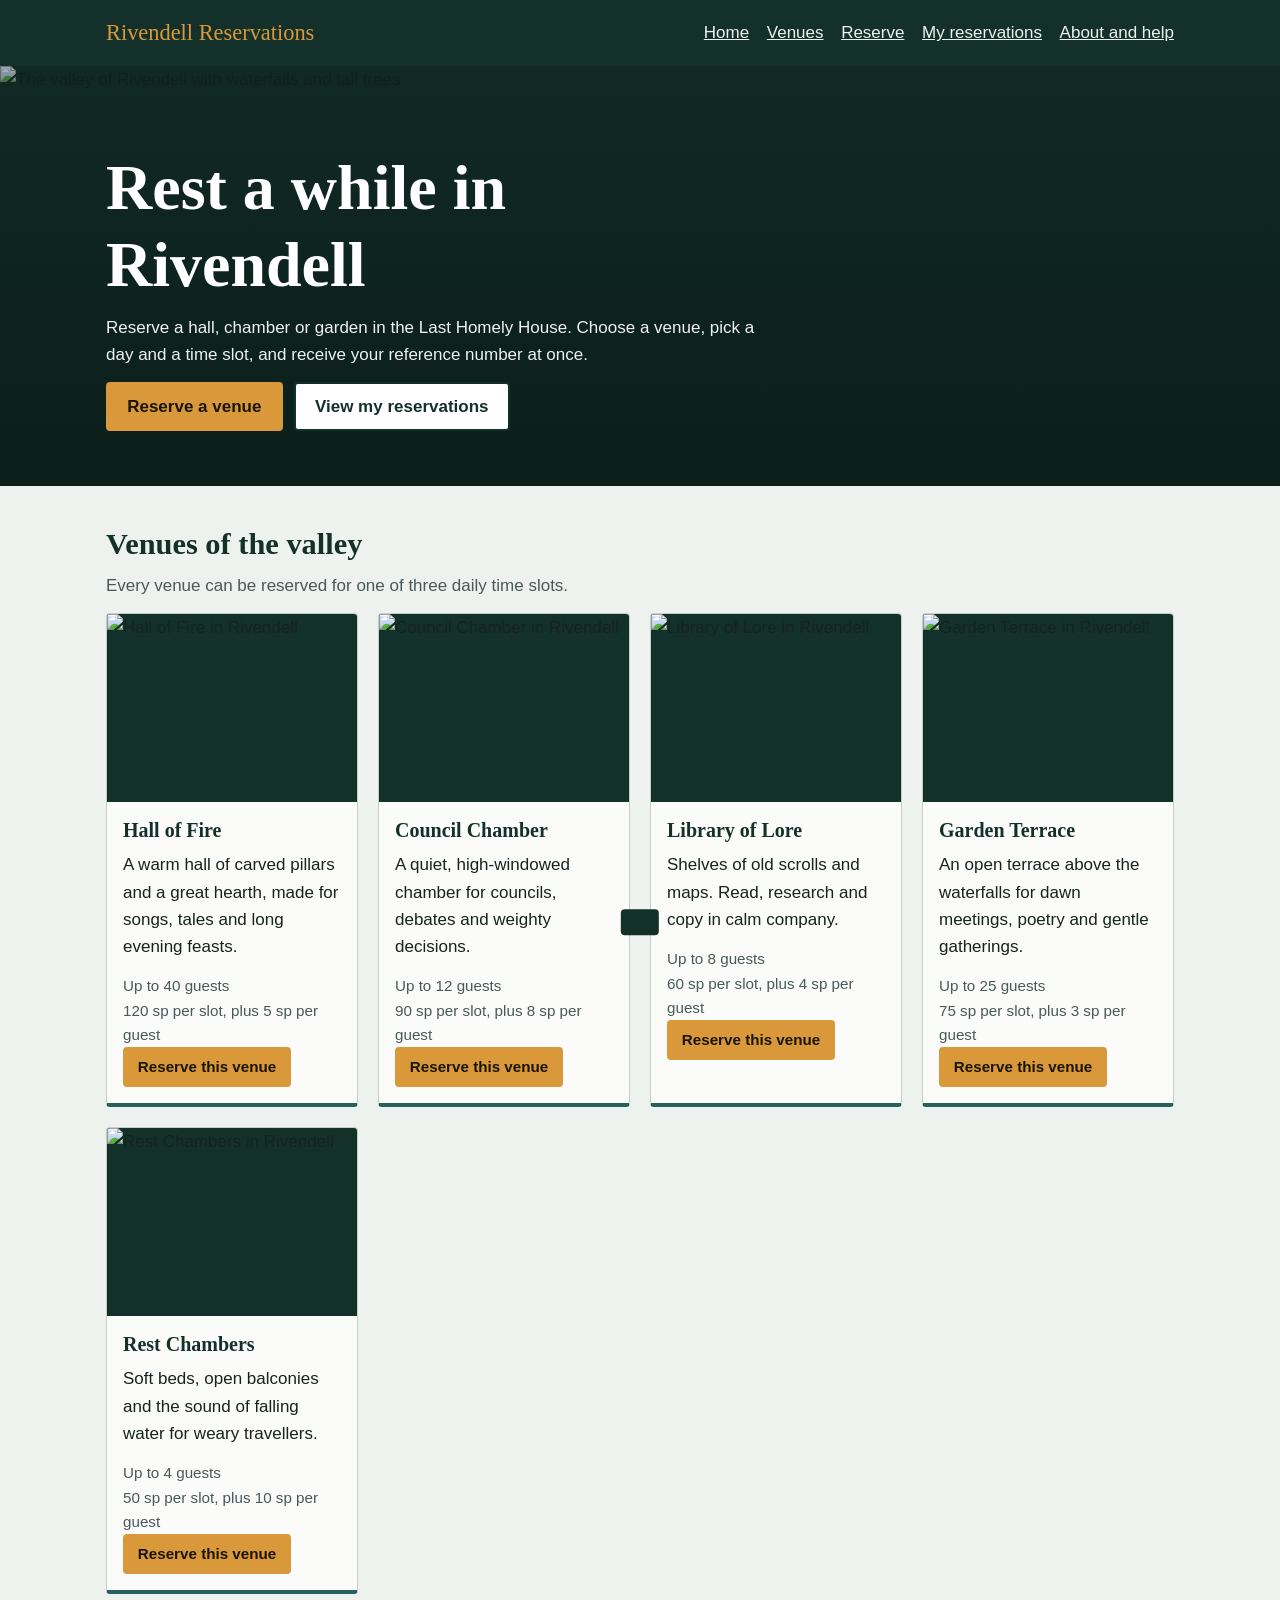
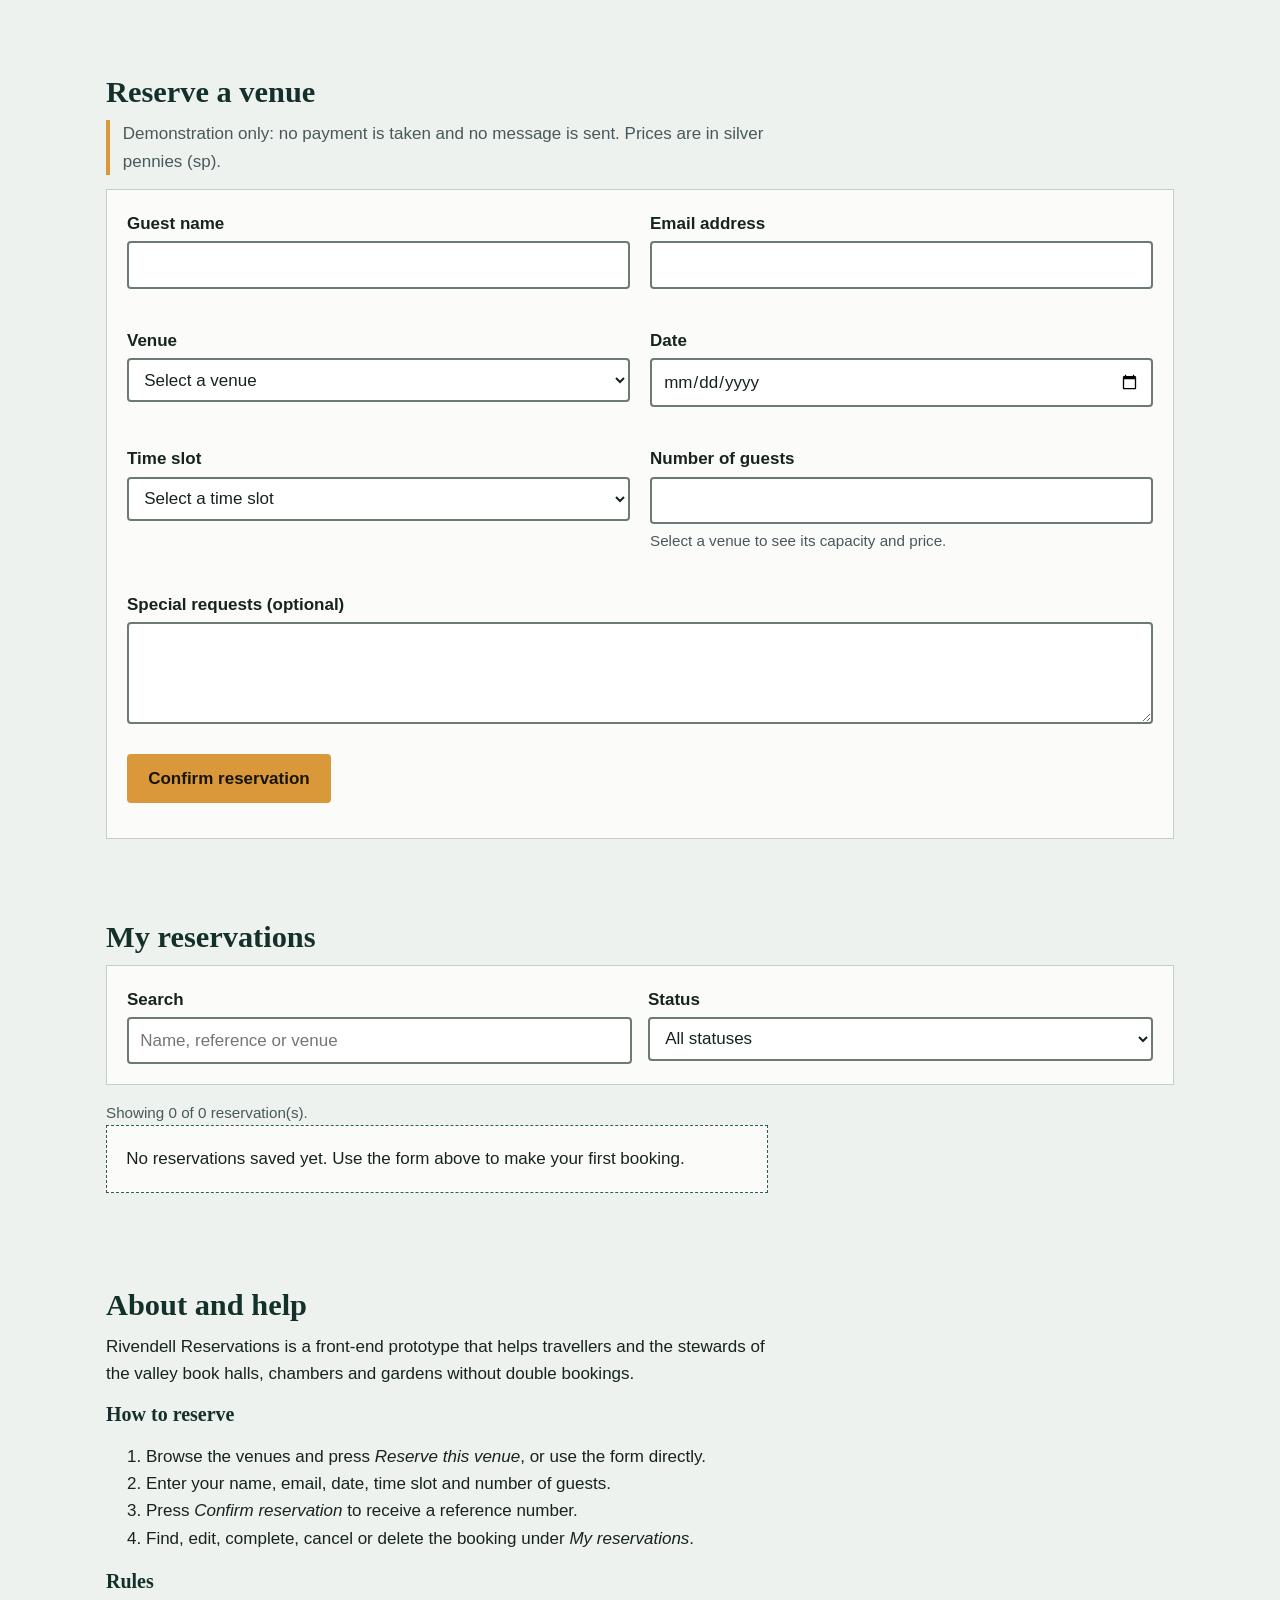
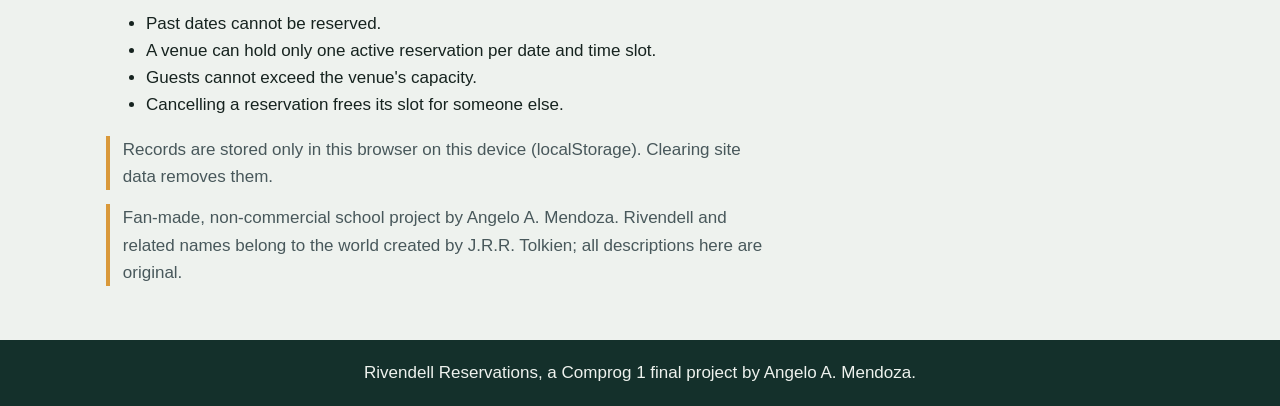
==== index.html @ f707687b "Update index.html" ====
<!DOCTYPE html>
<html lang="en">
<head>
  <meta charset="UTF-8">
  <meta name="viewport" content="width=device-width, initial-scale=1">
  <meta name="author" content="Angelo A. Mendoza">
  <meta name="description" content="Reserve halls, chambers and gardens in Rivendell. A fan-made front-end booking prototype.">
  <title>Rivendell Reservations</title>
  <link rel="stylesheet" href="style.css">
</head>
<body>
  <a class="skip" href="#main">Skip to main content</a>

  <header class="site-header">
    <div class="bar">
      <a class="brand" href="#home">Rivendell Reservations</a>
      <nav aria-label="Main navigation">
        <ul>
          <li><a href="#home">Home</a></li>
          <li><a href="#venues">Venues</a></li>
          <li><a href="#book">Reserve</a></li>
          <li><a href="#records">My reservations</a></li>
          <li><a href="#about">About and help</a></li>
        </ul>   
      </nav>
    </div>
  </header>

  <main id="main">
    <section id="home" class="hero" aria-labelledby="home-title">
      <img src="E:\FINAL PROJECT\Images\GREEN.jpg" alt="The valley of Rivendell with waterfalls and tall trees" width="1600" height="700">
      <div class="hero-text">
        <h1 id="home-title">Rest a while in Rivendell</h1>
        <p>Reserve a hall, chamber or garden in the Last Homely House. Choose a venue, pick a day and a time slot, and receive your reference number at once.</p>
        <p class="hero-actions">
          <a class="btn" href="#book">Reserve a venue</a>
          <a class="btn alt" href="#records">View my reservations</a>
        </p>
      </div>
    </section>

    <section id="venues" class="wrap" aria-labelledby="venues-title">
      <h2 id="venues-title">Venues of the valley</h2>
      <p class="lead">Every venue can be reserved for one of three daily time slots.</p>
      <div id="venue-grid" class="grid"></div>
    </section>

    <section id="book" class="wrap" aria-labelledby="form-title">
      <h2 id="form-title">Reserve a venue</h2>
      <p class="note">Demonstration only: no payment is taken and no message is sent. Prices are in silver pennies (sp).</p>

      <form id="booking-form" novalidate>
        <input type="hidden" id="edit-ref">

        <div class="form-grid">
          <div class="field">
            <label for="name">Guest name</label>
            <input type="text" id="name" autocomplete="name" aria-describedby="err-name" required>
            <p class="error" id="err-name"></p>
          </div>

          <div class="field">
            <label for="email">Email address</label>
            <input type="email" id="email" autocomplete="email" aria-describedby="err-email" required>
            <p class="error" id="err-email"></p>
          </div>

          <div class="field">
            <label for="venue">Venue</label>
            <select id="venue" aria-describedby="err-venue" required></select>
            <p class="error" id="err-venue"></p>
          </div>

          <div class="field">
            <label for="date">Date</label>
            <input type="date" id="date" aria-describedby="err-date" required>
            <p class="error" id="err-date"></p>
          </div>

          <div class="field">
            <label for="slot">Time slot</label>
            <select id="slot" aria-describedby="err-slot" required></select>
            <p class="error" id="err-slot"></p>
          </div>

          <div class="field">
            <label for="guests">Number of guests</label>
            <input type="number" id="guests" min="1" step="1" inputmode="numeric" aria-describedby="guest-hint err-guests" required>
            <p class="hint" id="guest-hint"></p>
            <p class="error" id="err-guests"></p>
          </div>

          <div class="field full">
            <label for="requests">Special requests (optional)</label>
            <textarea id="requests" rows="3" maxlength="250" aria-describedby="err-requests"></textarea>
            <p class="error" id="err-requests"></p>
          </div>
        </div>

        <p class="form-actions">
          <button class="btn" type="submit" id="submit-btn">Confirm reservation</button>
          <button class="btn alt" type="button" id="cancel-edit" hidden>Discard changes</button>
        </p>
      </form>
    </section>

    <section id="confirmation" class="wrap" hidden aria-labelledby="confirmation-title">
      <h2 id="confirmation-title" tabindex="-1">Reservation summary</h2>
      <p class="note">Simulated: no real payment or message is sent. Keep the reference number to find this record later.</p>
      <div id="confirmation-body"></div>
    </section>

    <section id="records" class="wrap" aria-labelledby="records-title">
      <h2 id="records-title">My reservations</h2>

      <div class="toolbar">
        <div class="field">
          <label for="search">Search</label>
          <input type="search" id="search" placeholder="Name, reference or venue">
        </div>

        <div class="field">
          <label for="filter-status">Status</label>
          <select id="filter-status">
            <option value="All">All statuses</option>
            <option value="Confirmed">Confirmed</option>
            <option value="Completed">Completed</option>
            <option value="Cancelled">Cancelled</option>
          </select>
        </div>
      </div>

      <p id="record-count" class="hint" aria-live="polite"></p>
      <div id="record-list" class="grid"></div>
    </section>

    <section id="about" class="wrap" aria-labelledby="about-title">
      <h2 id="about-title">About and help</h2>
      <p>Rivendell Reservations is a front-end prototype that helps travellers and the stewards of the valley book halls, chambers and gardens without double bookings.</p>

      <h3>How to reserve</h3>
      <ol>
        <li>Browse the venues and press <em>Reserve this venue</em>, or use the form directly.</li>
        <li>Enter your name, email, date, time slot and number of guests.</li>
        <li>Press <em>Confirm reservation</em> to receive a reference number.</li>
        <li>Find, edit, complete, cancel or delete the booking under <em>My reservations</em>.</li>
      </ol>

      <h3>Rules</h3>
      <ul>
        <li>Past dates cannot be reserved.</li>
        <li>A venue can hold only one active reservation per date and time slot.</li>
        <li>Guests cannot exceed the venue's capacity.</li>
        <li>Cancelling a reservation frees its slot for someone else.</li>
      </ul>

      <p class="note">Records are stored only in this browser on this device (localStorage). Clearing site data removes them.</p>
      <p class="note">Fan-made, non-commercial school project by Angelo A. Mendoza. Rivendell and related names belong to the world created by J.R.R. Tolkien; all descriptions here are original.</p>
    </section>
  </main>

  <footer class="site-footer">
    <p>Rivendell Reservations, a Comprog 1 final project by Angelo A. Mendoza.</p>
  </footer>

  <div id="toast" class="toast" role="status" aria-live="polite"></div>
  <script src="AMNDZ.js"></script>
</body>
</html>
---- style.css ----
:root {
  --mist: #eef2ee; --paper: #fbfcfa; --forest: #14302b; --river: #25605b;
  --amber: #d9993a; --ink: #16231f; --muted: #48585b; --line: #c2cfc6; --error: #9b1c1c;
  --serif: Georgia, "Times New Roman", serif;
  --sans: "Segoe UI", Roboto, "Helvetica Neue", Arial, sans-serif;
}
*, *::before, *::after { box-sizing: border-box; }
html { scroll-behavior: smooth; }
body { margin: 0; font-family: var(--sans); font-size: 1.0625rem; line-height: 1.6; color: var(--ink); background: var(--mist); }
img { display: block; max-width: 100%; height: auto; }
[hidden] { display: none !important; }
a { color: var(--river); }
h1, h2, h3 { font-family: var(--serif); line-height: 1.2; color: var(--forest); margin: 0 0 .6rem; }
h2 { font-size: 1.9rem; }
h3 { font-size: 1.25rem; }
p { margin: 0 0 .9rem; max-width: 70ch; }
:focus-visible { outline: 3px solid var(--ink); outline-offset: 2px; box-shadow: 0 0 0 6px #ffbf47; }

.skip { position: absolute; left: -999px; top: 0; background: #fff; padding: .6rem 1rem; z-index: 20; }
.skip:focus { left: 0; }

.site-header { background: var(--forest); }
.bar { max-width: 1100px; margin: 0 auto; padding: .8rem 1rem; display: flex; flex-wrap: wrap; align-items: center; justify-content: space-between; gap: .6rem 1.5rem; }
.brand { font-family: var(--serif); font-size: 1.4rem; color: var(--amber); text-decoration: none; }
.site-header ul { display: flex; flex-wrap: wrap; gap: .2rem 1.1rem; list-style: none; margin: 0; padding: 0; }
.site-header nav a { color: var(--mist); display: inline-block; padding: .4rem 0; }

.hero { position: relative; min-height: 420px; display: flex; align-items: flex-end; overflow: hidden; background: var(--forest); }
.hero img { position: absolute; inset: 0; width: 100%; height: 100%; object-fit: cover; }
.hero::after { content: ""; position: absolute; inset: 0; background: linear-gradient(to top, rgba(10, 28, 24, .92), rgba(10, 28, 24, .35)); }
.hero-text { position: relative; z-index: 1; max-width: 1100px; width: 100%; margin: 0 auto; padding: 2rem 1rem 2.5rem; color: #fff; }
.hero h1 { color: #fff; font-size: clamp(2.2rem, 7vw, 4rem); max-width: 14ch; }
.hero p { color: #eef2ee; }

.wrap { max-width: 1100px; margin: 0 auto; padding: 2.5rem 1rem; }
.lead { color: var(--muted); }
.note { color: var(--muted); border-left: 4px solid var(--amber); padding-left: .8rem; }
.hint { color: var(--muted); font-size: .95rem; margin: .3rem 0 0; }

.btn { display: inline-block; min-height: 44px; padding: .55rem 1.2rem; border: 2px solid var(--amber); border-radius: 4px; background: var(--amber); color: #1a1405; font: inherit; font-weight: 700; text-decoration: none; cursor: pointer; }
.btn.alt { background: #fff; color: var(--forest); border-color: var(--forest); }
.btn.danger { background: #fff; color: var(--error); border-color: var(--error); }
.btn.small { min-height: 40px; padding: .35rem .8rem; font-size: .95rem; }
.btn:hover { filter: brightness(.94); }
.hero-actions, .form-actions { display: flex; flex-wrap: wrap; gap: .7rem; }

.grid { display: grid; gap: 1.25rem; grid-template-columns: repeat(auto-fit, minmax(250px, 1fr)); }
.card { background: var(--paper); border: 1px solid var(--line); border-bottom: 4px solid var(--river); border-radius: 4px; overflow: hidden; }
.card img { width: 100%; aspect-ratio: 4 / 3; object-fit: cover; background: var(--forest); }
.card-body { padding: 1rem; }
.card-body p { overflow-wrap: anywhere; }
.actions { display: flex; flex-wrap: wrap; gap: .5rem; }
.empty { grid-column: 1 / -1; padding: 1.2rem; background: var(--paper); border: 1px dashed var(--river); }
.badge { display: inline-block; padding: .05rem .7rem; border-radius: 99px; font-size: .9rem; font-weight: 700; margin-bottom: .5rem; }
.badge.confirmed { background: #d8efe0; color: #14532d; }
.badge.completed { background: #dce5f7; color: #1e3a8a; }
.badge.cancelled { background: #f6d9d9; color: #7f1d1d; }

form, .toolbar { background: var(--paper); border: 1px solid var(--line); padding: 1.25rem; }
.form-grid { display: grid; gap: 1rem 1.25rem; grid-template-columns: 1fr; }
.field { min-width: 0; }
label { display: block; font-weight: 700; margin-bottom: .25rem; }
input, select, textarea { width: 100%; min-height: 44px; padding: .5rem .7rem; font: inherit; color: var(--ink); background: #fff; border: 2px solid #6b7a73; border-radius: 4px; }
[aria-invalid="true"] { border-color: var(--error); }
.error { color: var(--error); font-size: .95rem; min-height: 1.2em; margin: .25rem 0 0; }
.toolbar { display: flex; flex-wrap: wrap; gap: 1rem; margin-bottom: 1rem; }
.toolbar .field { flex: 1 1 220px; }
@media (min-width: 640px) {
  .form-grid { grid-template-columns: 1fr 1fr; }
  .field.full { grid-column: 1 / -1; }
}

.details { display: grid; gap: 1rem; grid-template-columns: repeat(auto-fit, minmax(220px, 1fr)); background: var(--paper); border: 1px solid var(--line); border-left: 6px solid var(--amber); padding: 1.25rem; margin: 0; }

.details dt { font-size: .9rem; color: var(--muted); }
.details dd { margin: 0; font-weight: 700; overflow-wrap: anywhere; }

.site-footer { background: var(--forest); color: var(--mist); padding: 1.2rem 1rem; text-align: center; }
.site-footer p { margin: 0 auto; }
.toast { position: fixed; left: 50%; bottom: 1rem; transform: translate(-50%, 200%); max-width: 90vw; padding: .8rem 1.2rem; border-radius: 4px; color: #fff; background: var(--forest); z-index: 30; transition: transform .25s; }
.toast.show { transform: translate(-50%, 0); }
.toast.error { background: #8f1d1d; }
.toast.success { background: #1d6b3a; }
@media (prefers-reduced-motion: reduce) { html { scroll-behavior: auto; } .toast { transition: none; } }
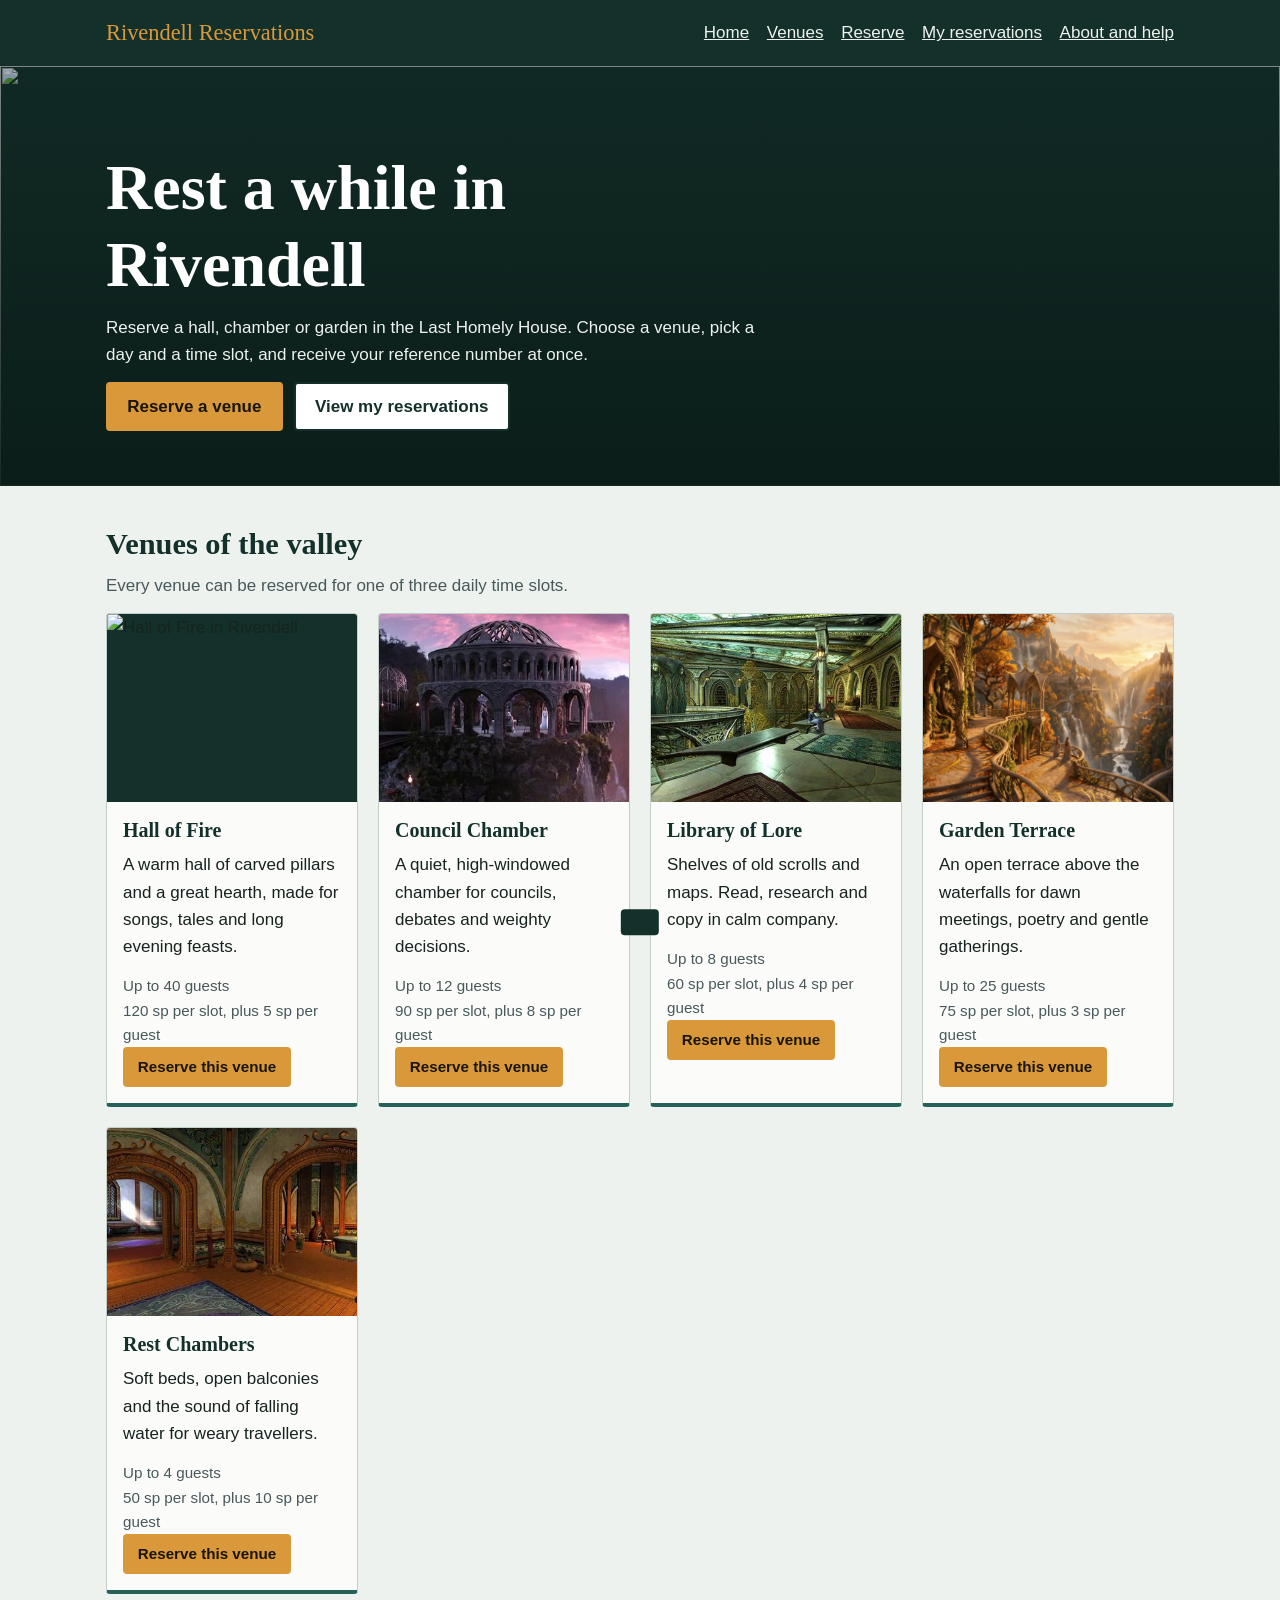
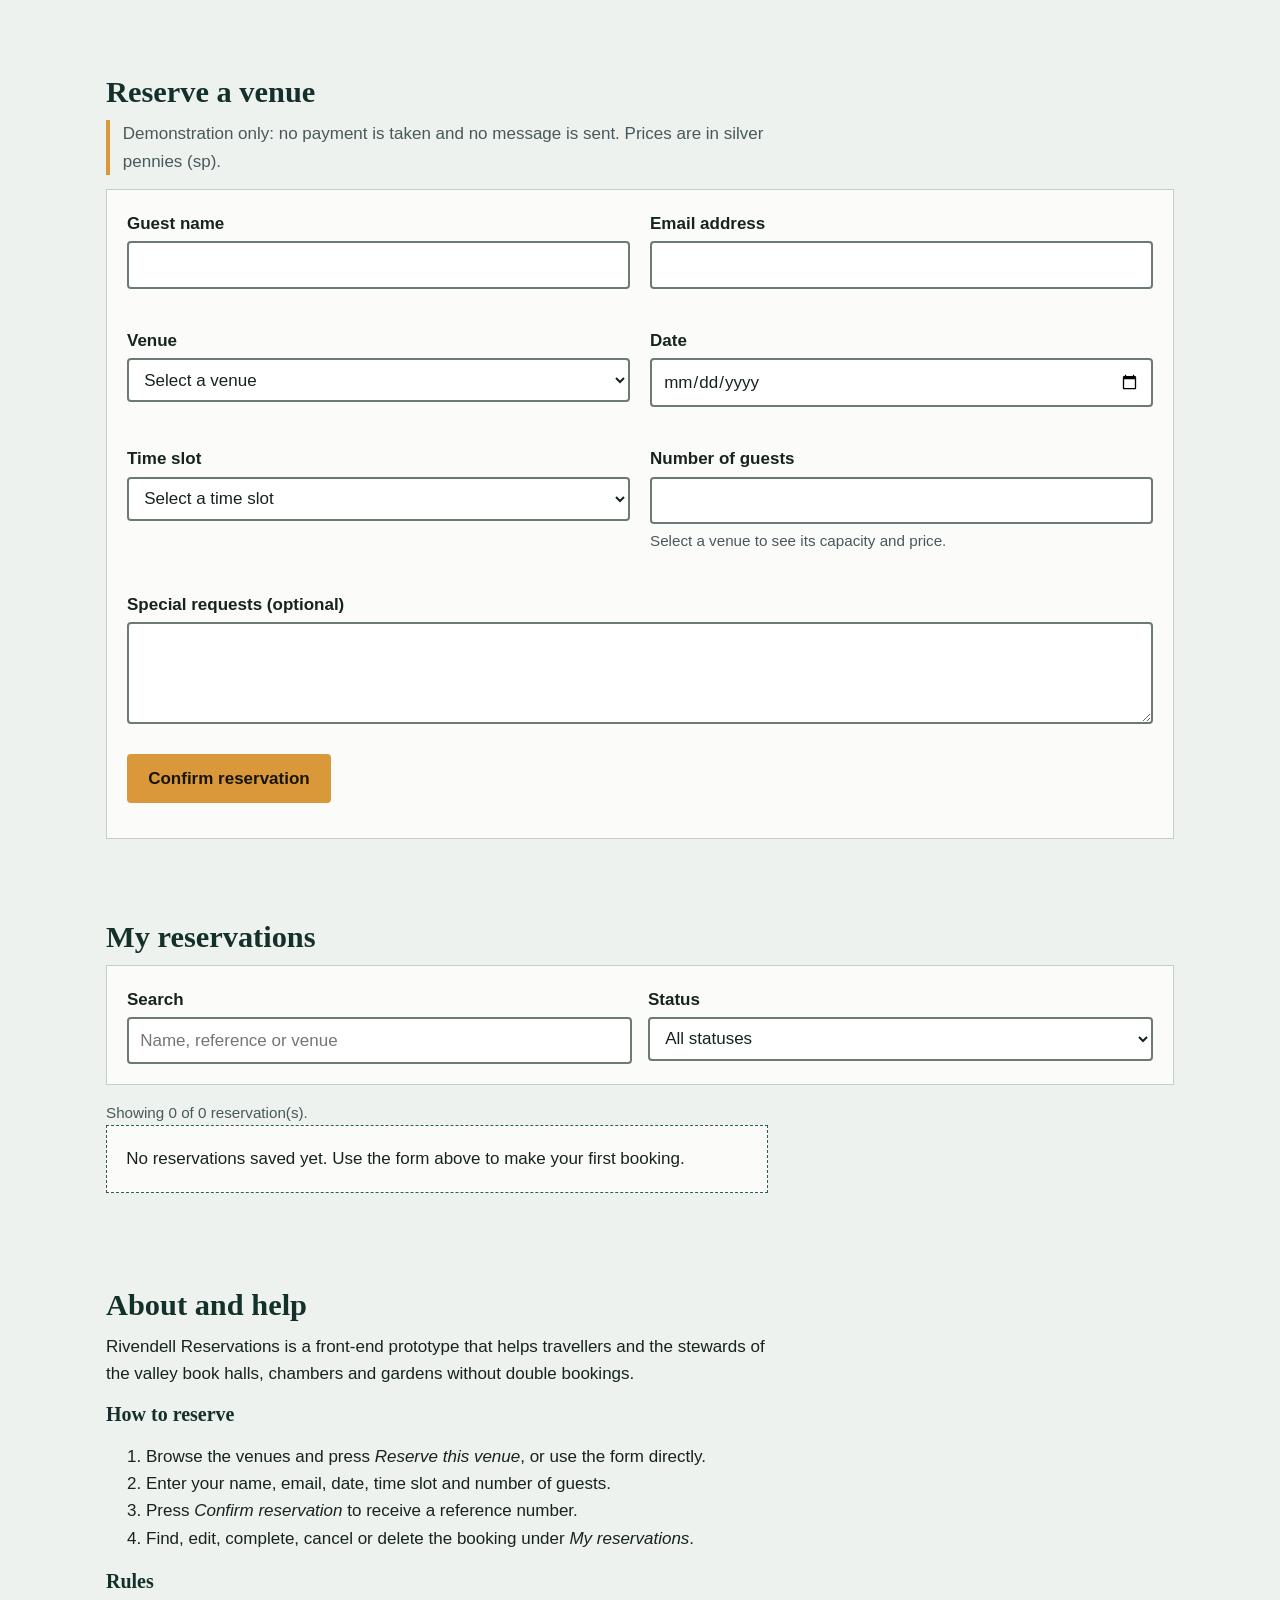
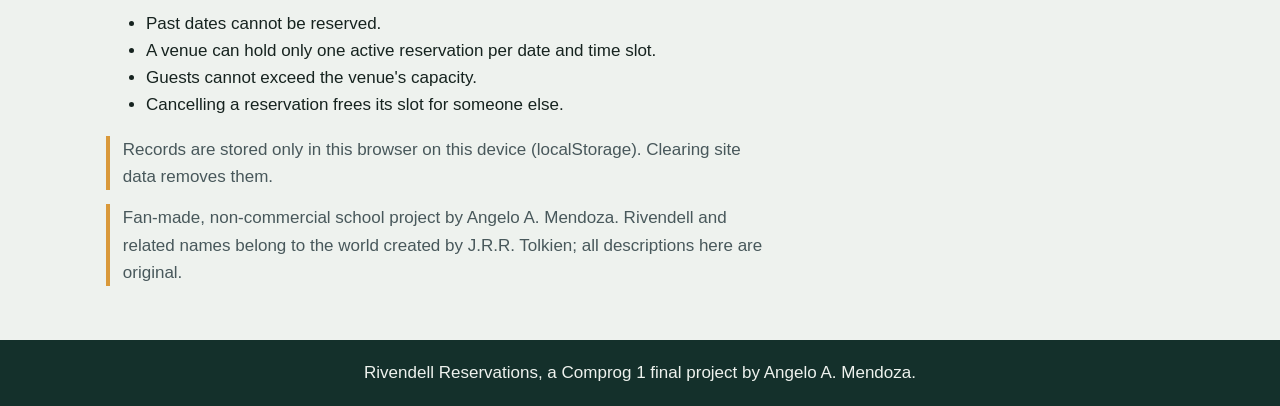
==== commit 6f90d1e5: "Update index.html" ====
--- a/index.html
+++ b/index.html
@@ -29,7 +29,7 @@
 
   <main id="main">
     <section id="home" class="hero" aria-labelledby="home-title">
-      <img src="E:\FINAL PROJECT\Images\GREEN.jpg" alt="The valley of Rivendell with waterfalls and tall trees" width="1600" height="700">
+      <img src="image:'https://raw.githubusercontent.com/YOUR-USERNAME/Final-Project-Rivendell/main/Green.jpg' alt="The valley of Rivendell with waterfalls and tall trees" width="1600" height="700">
       <div class="hero-text">
         <h1 id="home-title">Rest a while in Rivendell</h1>
         <p>Reserve a hall, chamber or garden in the Last Homely House. Choose a venue, pick a day and a time slot, and receive your reference number at once.</p>
@@ -165,6 +165,6 @@
   </footer>
 
   <div id="toast" class="toast" role="status" aria-live="polite"></div>
-  <script src="AMNDZ.js"></script>
+  <script src="script.js"></script>
 </body>
 </html>
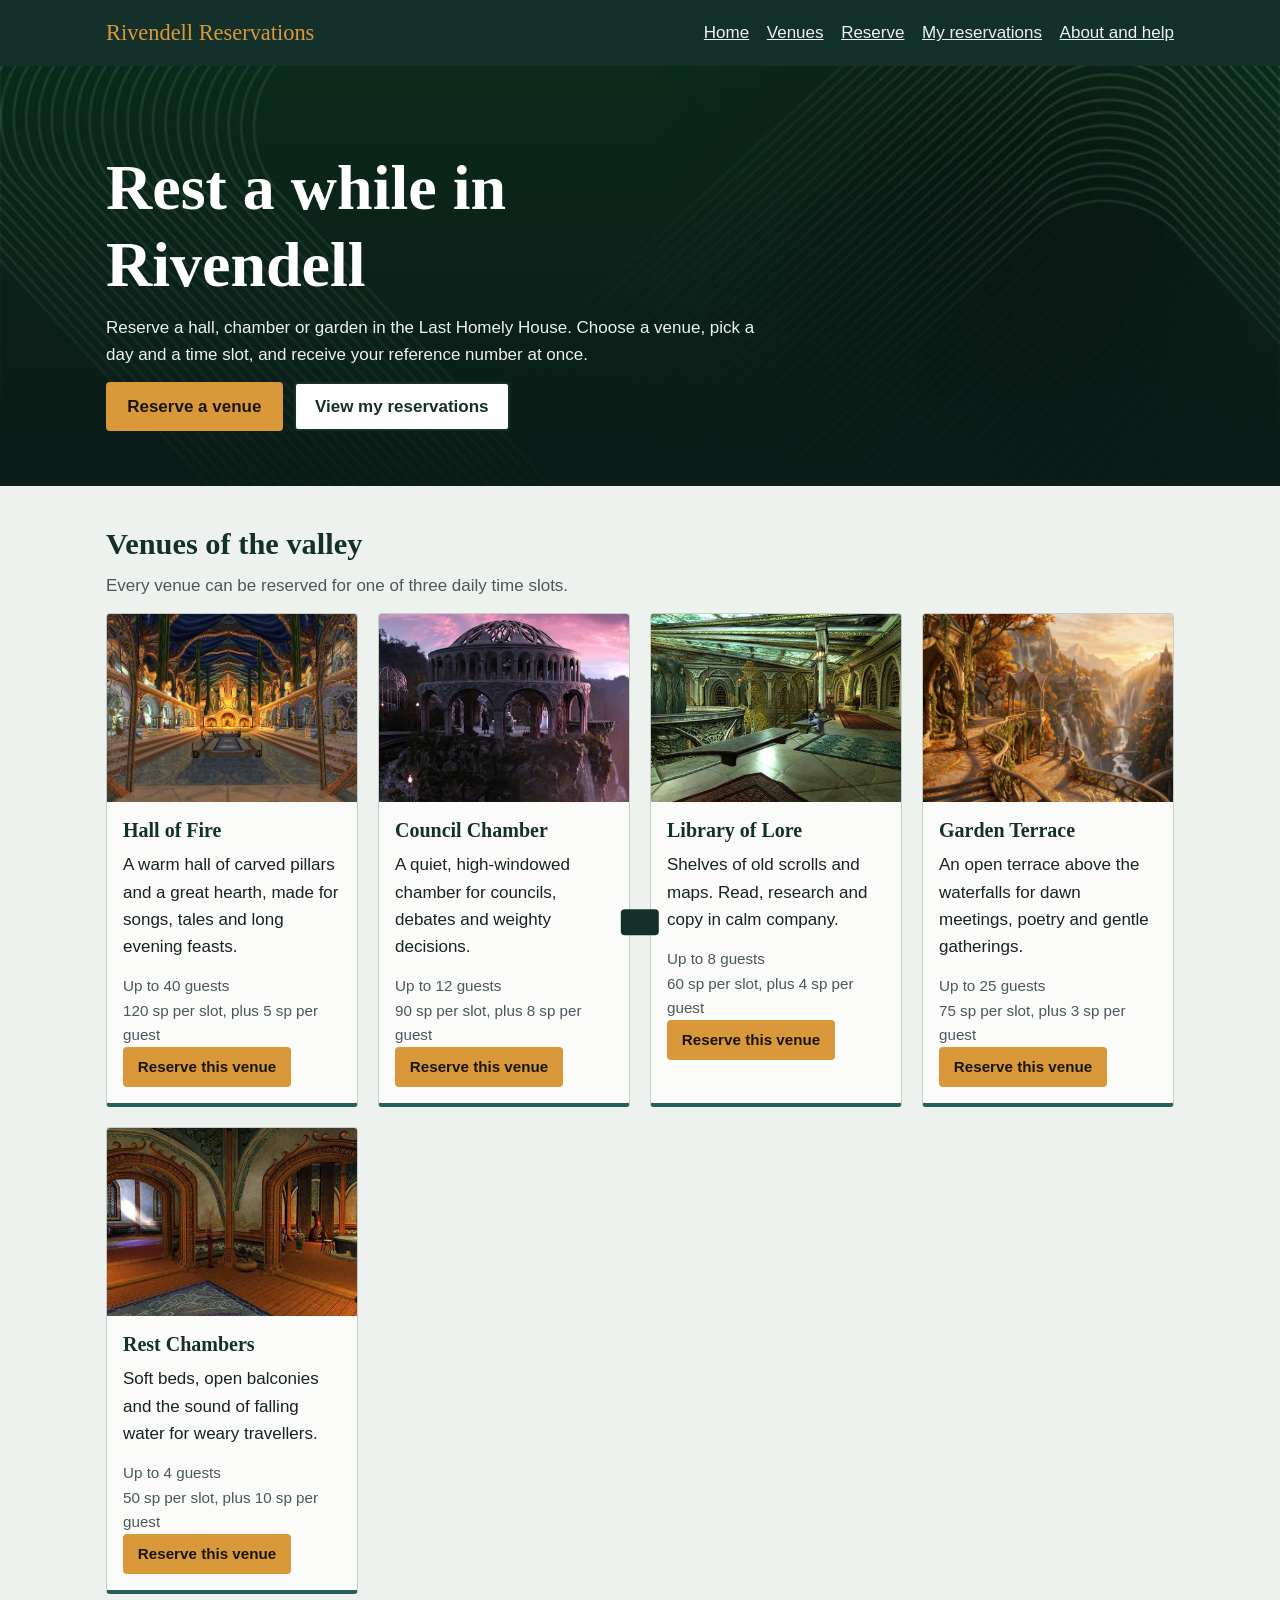
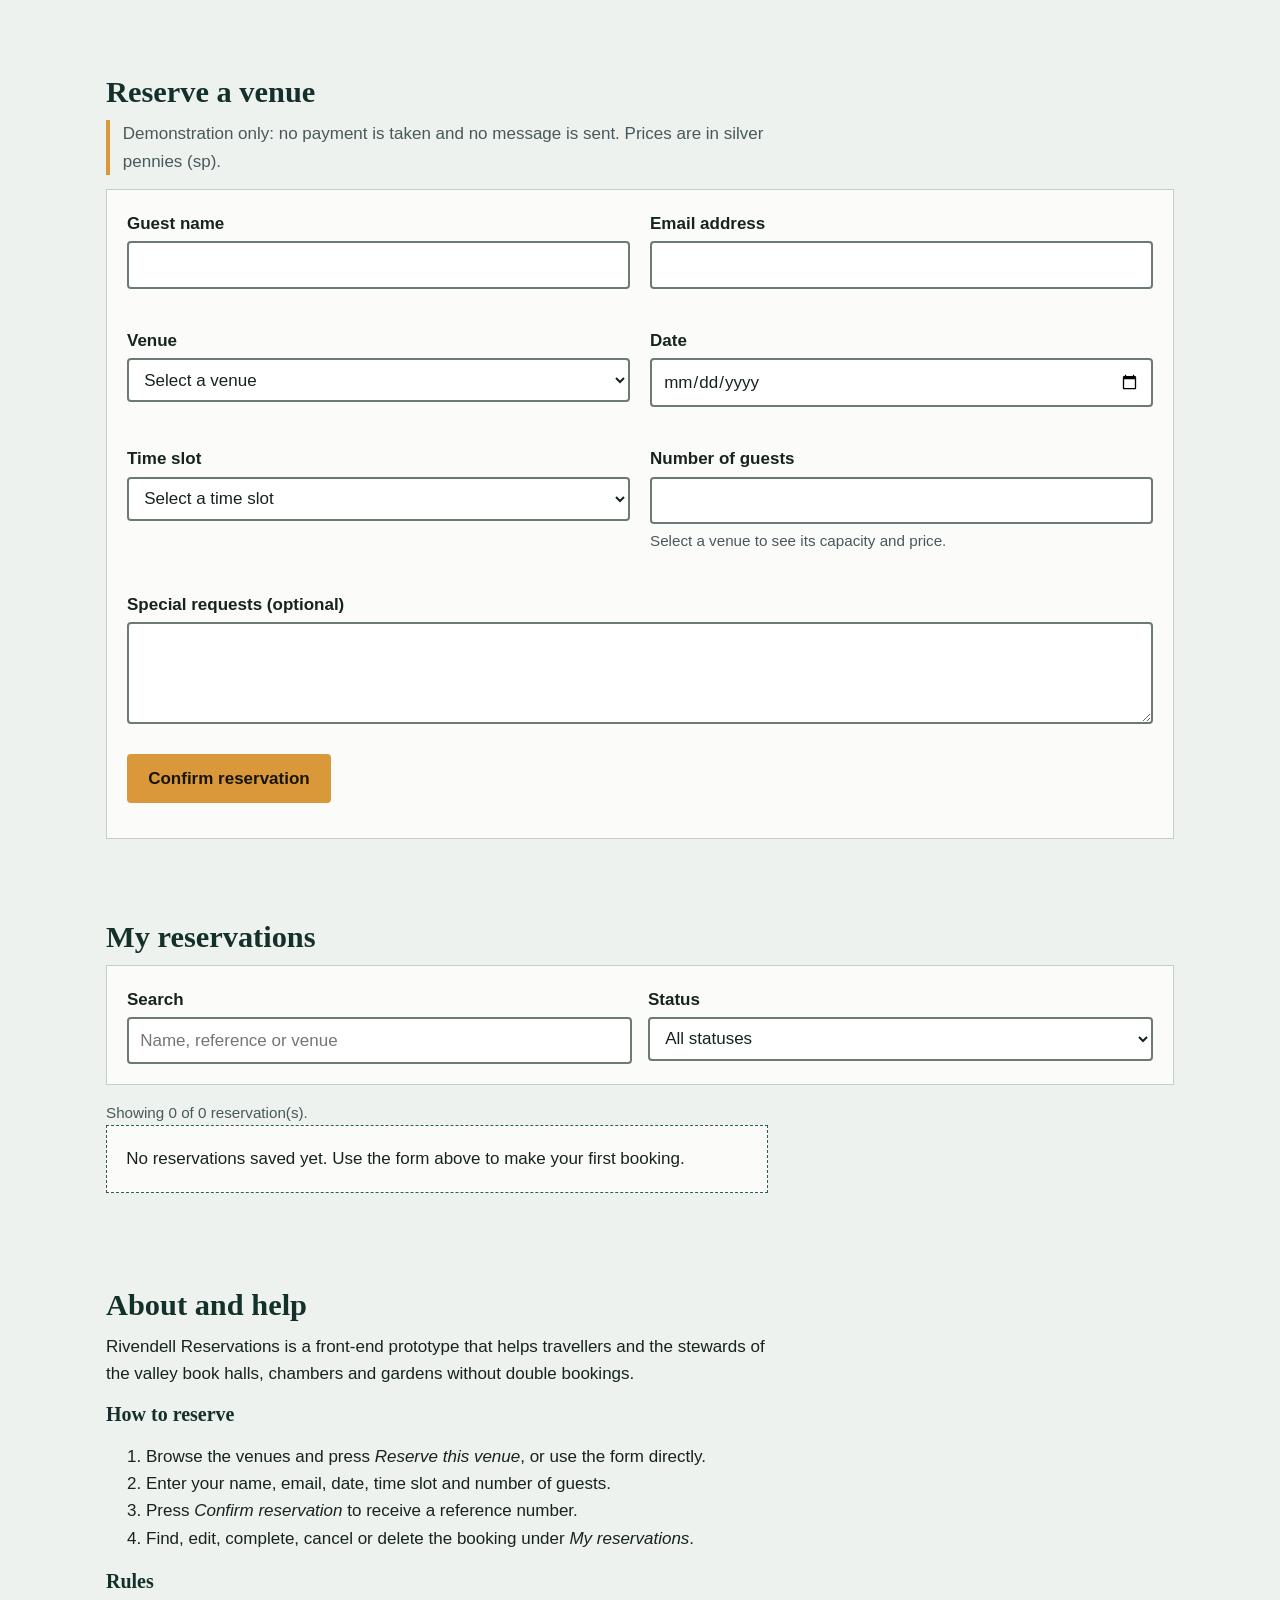
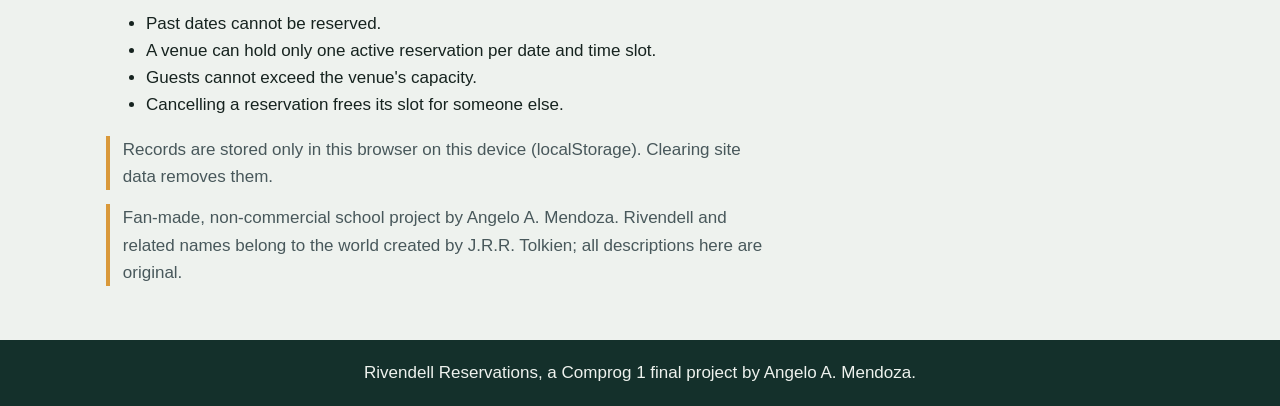
==== commit d64f7056: "Update index.html" ====
--- a/index.html
+++ b/index.html
@@ -29,7 +29,7 @@
 
   <main id="main">
     <section id="home" class="hero" aria-labelledby="home-title">
-      <img src="image:'https://raw.githubusercontent.com/YOUR-USERNAME/Final-Project-Rivendell/main/Green.jpg' alt="The valley of Rivendell with waterfalls and tall trees" width="1600" height="700">
+      <img src="GREEN.jpg" alt="The valley of Rivendell with waterfalls and tall trees" width="1600" height="700">
       <div class="hero-text">
         <h1 id="home-title">Rest a while in Rivendell</h1>
         <p>Reserve a hall, chamber or garden in the Last Homely House. Choose a venue, pick a day and a time slot, and receive your reference number at once.</p>
